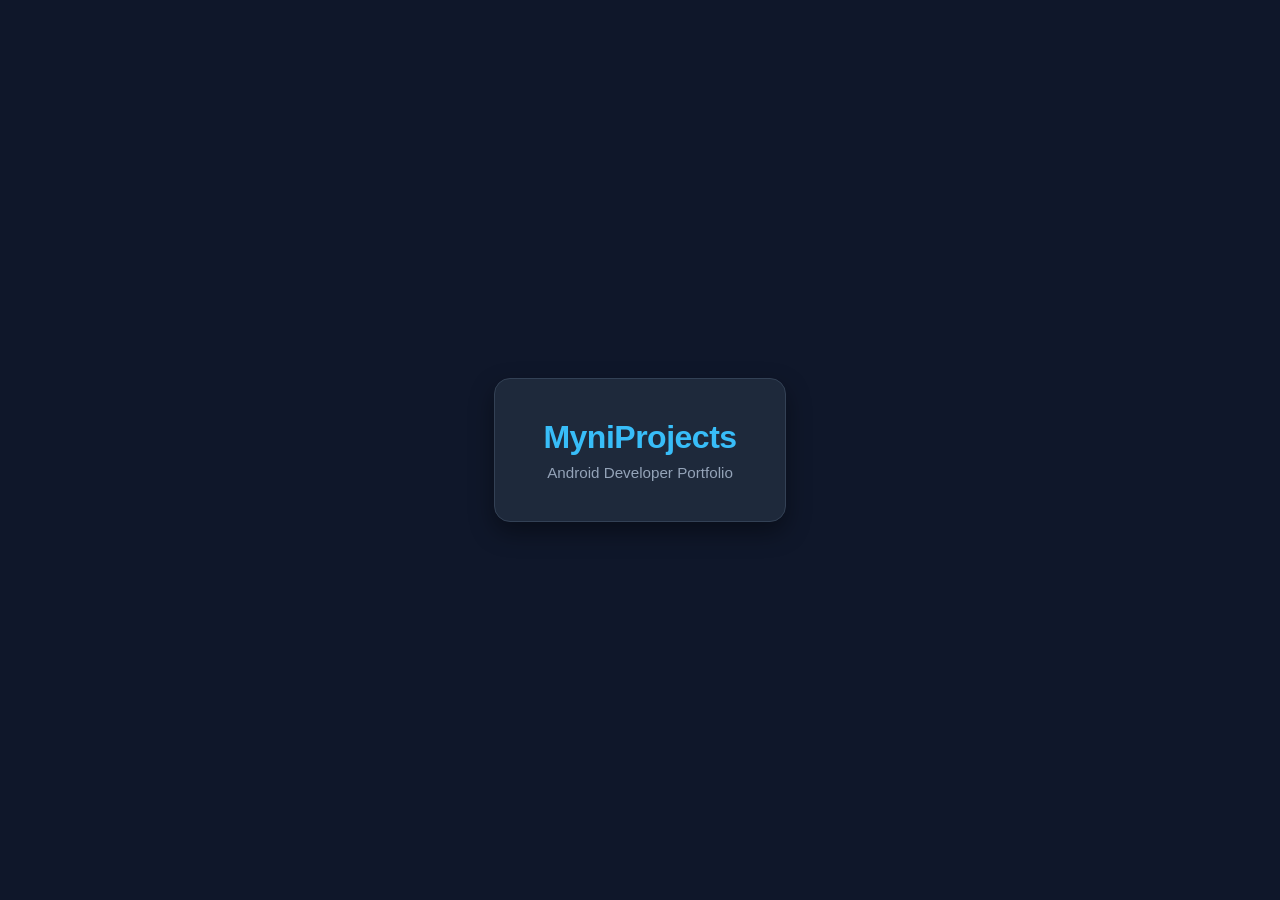
==== index.html @ d0f6dd7c "Create index.html" ====
<!DOCTYPE html>
<html lang="pl">
<head>
    <meta charset="UTF-8">
    <meta name="viewport" content="width=device-width, initial-scale=1.0">
    <title>MyniProjects</title>
    <style>
        body { 
            font-family: -apple-system, BlinkMacSystemFont, "Segoe UI", Roboto, sans-serif; 
            background: #0f172a; 
            color: #f8fafc; 
            display: flex; 
            justify-content: center; 
            align-items: center; 
            height: 100vh; 
            margin: 0; 
        }
        .container { 
            text-align: center; 
            padding: 2.5rem 3rem; 
            background: #1e293b; 
            border-radius: 16px; 
            box-shadow: 0 10px 25px rgba(0, 0, 0, 0.4); 
            border: 1px solid #334155;
        }
        h1 { 
            margin: 0 0 0.5rem 0; 
            color: #38bdf8; 
            font-size: 2rem;
            letter-spacing: -0.5px;
        }
        p { 
            color: #94a3b8; 
            margin: 0; 
            font-size: 0.95rem; 
        }
    </style>
</head>
<body>
    <div class="container">
        <h1>MyniProjects</h1>
        <p>Android Developer Portfolio</p>
    </div>
</body>
</html>
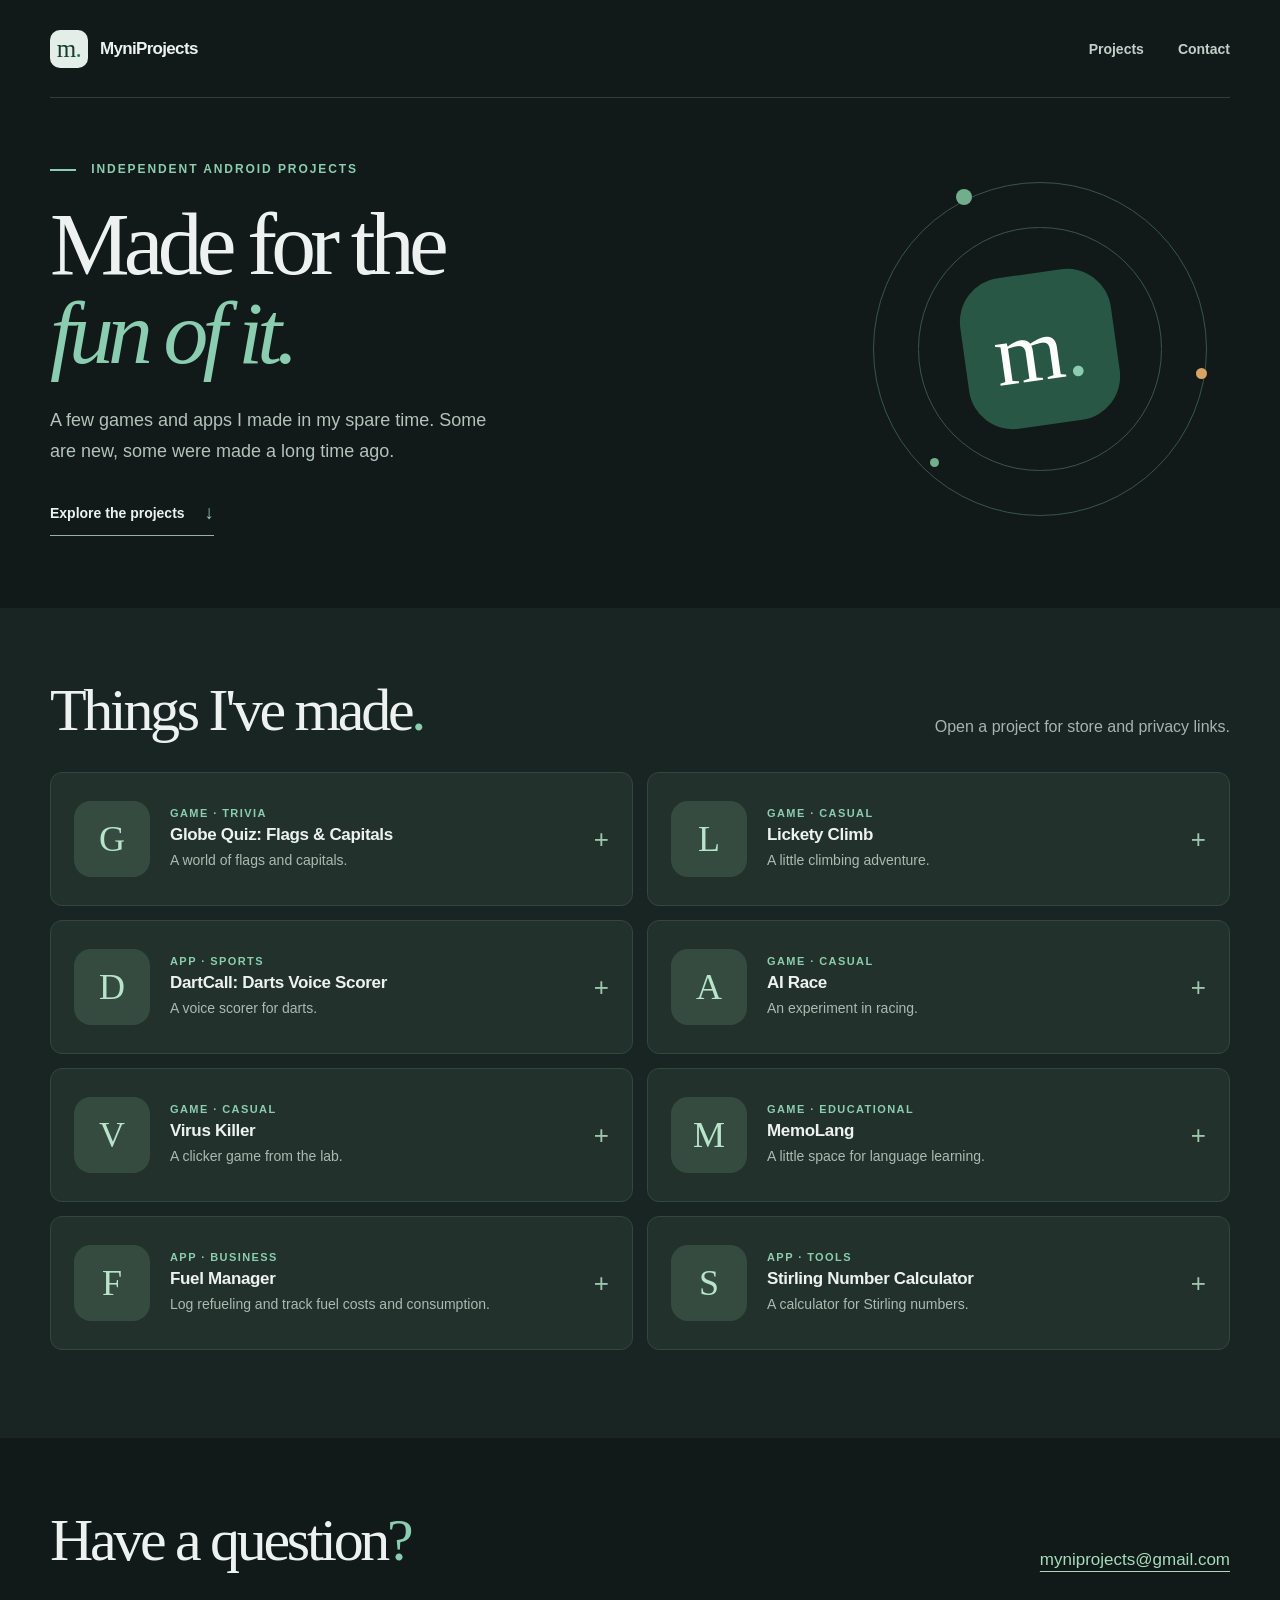
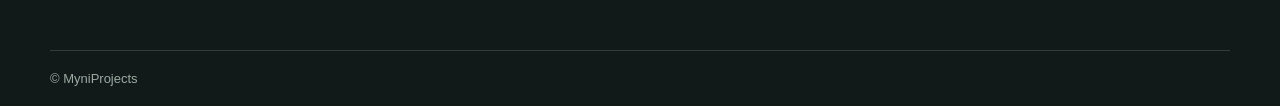
==== commit 237d53b8: "Publish MyniProjects portfolio and privacy pages" ====
--- a/index.html
+++ b/index.html
@@ -1,45 +1,59 @@
-<!DOCTYPE html>
-<html lang="pl">
+<!doctype html>
+<html lang="en">
 <head>
-    <meta charset="UTF-8">
-    <meta name="viewport" content="width=device-width, initial-scale=1.0">
-    <title>MyniProjects</title>
-    <style>
-        body { 
-            font-family: -apple-system, BlinkMacSystemFont, "Segoe UI", Roboto, sans-serif; 
-            background: #0f172a; 
-            color: #f8fafc; 
-            display: flex; 
-            justify-content: center; 
-            align-items: center; 
-            height: 100vh; 
-            margin: 0; 
-        }
-        .container { 
-            text-align: center; 
-            padding: 2.5rem 3rem; 
-            background: #1e293b; 
-            border-radius: 16px; 
-            box-shadow: 0 10px 25px rgba(0, 0, 0, 0.4); 
-            border: 1px solid #334155;
-        }
-        h1 { 
-            margin: 0 0 0.5rem 0; 
-            color: #38bdf8; 
-            font-size: 2rem;
-            letter-spacing: -0.5px;
-        }
-        p { 
-            color: #94a3b8; 
-            margin: 0; 
-            font-size: 0.95rem; 
-        }
-    </style>
+  <meta charset="utf-8">
+  <meta name="viewport" content="width=device-width, initial-scale=1">
+  <meta name="description" content="Independent Android games and apps by MyniProjects.">
+  <title>MyniProjects — Games &amp; Apps</title>
+  <link rel="stylesheet" href="styles.css">
+  <script src="apps.js" defer></script>
+  <script src="main.js" defer></script>
 </head>
 <body>
-    <div class="container">
-        <h1>MyniProjects</h1>
-        <p>Android Developer Portfolio</p>
-    </div>
+  <header class="header wrap">
+    <a class="brand" href="index.html" aria-label="MyniProjects home">
+      <span class="brand-mark" aria-hidden="true">m<span>.</span></span>
+      <span>MyniProjects</span>
+    </a>
+    <nav aria-label="Main">
+      <a href="#apps">Projects</a>
+      <a href="#contact">Contact</a>
+    </nav>
+  </header>
+  <main>
+    <section class="hero wrap">
+      <div class="hero-copy">
+        <p class="eyebrow"><span class="eyebrow-line"></span> Independent Android projects</p>
+        <h1>Made for the<br><em>fun of it.</em></h1>
+        <p class="intro">A few games and apps I made in my spare time. Some are new, some were made a long time ago.</p>
+        <a class="hero-link" href="#apps">Explore the projects <span aria-hidden="true">↓</span></a>
+      </div>
+      <div class="hero-art" aria-hidden="true">
+        <div class="orbit orbit-one"></div>
+        <div class="orbit orbit-two"></div>
+        <div class="art-center">m<span>.</span></div>
+        <span class="art-dot dot-one"></span>
+        <span class="art-dot dot-two"></span>
+        <span class="art-dot dot-three"></span>
+      </div>
+    </section>
+    <section class="projects" id="apps" aria-labelledby="projects-heading" tabindex="-1">
+      <div class="wrap">
+        <div class="section-head">
+          <h2 id="projects-heading">Things I've made<span>.</span></h2>
+          <p>Open a project for store and privacy links.</p>
+        </div>
+        <div id="app-list" class="app-grid"></div>
+        <noscript><p>Enable JavaScript to see the project list.</p></noscript>
+      </div>
+    </section>
+    <section class="contact wrap" id="contact" aria-labelledby="contact-heading" tabindex="-1">
+      <h2 id="contact-heading">Have a question<span>?</span></h2>
+      <a href="mailto:myniprojects@gmail.com">myniprojects@gmail.com</a>
+    </section>
+  </main>
+  <footer class="footer wrap">
+    <span>© MyniProjects</span>
+  </footer>
 </body>
 </html>
--- a/styles.css
+++ b/styles.css
@@ -0,0 +1,398 @@
+:root {
+  color-scheme: dark;
+  --ink: #edf2f0;
+  --muted: #a6b4ae;
+  --line: #303d39;
+  --paper: #111a18;
+  --accent: #8bcdb0;
+  --serif: Georgia, 'Times New Roman', serif;
+}
+
+* { box-sizing: border-box; }
+
+@media (prefers-reduced-motion: no-preference) {
+  html { scroll-behavior: smooth; }
+  .plus { transition: transform .2s; }
+}
+
+body {
+  margin: 0;
+  color: var(--ink);
+  background: var(--paper);
+  font-family: 'Segoe UI', Arial, sans-serif;
+  font-size: 16px;
+}
+
+a { color: inherit; }
+
+:focus-visible {
+  outline: 3px solid #d9944b;
+  outline-offset: 4px;
+}
+
+.wrap {
+  width: min(1180px, calc(100% - 64px));
+  margin-inline: auto;
+}
+
+.header {
+  min-height: 98px;
+  display: flex;
+  flex-wrap: wrap;
+  align-items: center;
+  justify-content: space-between;
+  gap: 8px 16px;
+  padding-block: 12px;
+  border-bottom: 1px solid var(--line);
+}
+
+.brand {
+  display: inline-flex;
+  align-items: center;
+  gap: 12px;
+  text-decoration: none;
+  font-size: 17px;
+  font-weight: 700;
+  letter-spacing: -.04em;
+}
+
+.brand-mark {
+  display: grid;
+  place-content: center;
+  grid-auto-flow: column;
+  width: 38px;
+  height: 38px;
+  border-radius: 10px;
+  background: #e3eee8;
+  color: #173b2e;
+  font: 25px var(--serif);
+}
+
+.brand-mark span { color: #24775f; }
+
+.header nav { display: flex; gap: 34px; }
+
+.header nav a, .back {
+  display: inline-flex;
+  align-items: center;
+  min-height: 44px;
+  color: #c2d0ca;
+  font-size: 14px;
+  font-weight: 600;
+  text-decoration: none;
+}
+
+.header a:hover, .footer a:hover { color: var(--accent); }
+
+.hero {
+  min-height: 510px;
+  display: flex;
+  align-items: center;
+  justify-content: space-between;
+  gap: 24px;
+  padding-block: 56px 64px;
+}
+
+.eyebrow {
+  margin: 0 0 24px;
+  color: var(--accent);
+  font-size: 12px;
+  font-weight: 750;
+  letter-spacing: .16em;
+  text-transform: uppercase;
+}
+
+.eyebrow-line {
+  display: inline-block;
+  width: 26px;
+  height: 2px;
+  margin-right: 10px;
+  background: var(--accent);
+  vertical-align: middle;
+}
+
+.hero h1 {
+  margin: 0 0 27px;
+  font: 400 clamp(64px, 7vw, 100px)/.99 var(--serif);
+  letter-spacing: -.065em;
+}
+
+.hero h1 em { color: var(--accent); }
+
+.intro {
+  max-width: 460px;
+  margin: 0 0 24px;
+  color: #b3c2bb;
+  font-size: 18px;
+  line-height: 1.75;
+}
+
+.hero-link {
+  display: inline-flex;
+  align-items: center;
+  gap: 20px;
+  min-height: 44px;
+  border-bottom: 1px solid #97b1a4;
+  font-size: 14px;
+  font-weight: 700;
+  text-decoration: none;
+}
+
+.hero-link:hover, .hero-link span { color: var(--accent); }
+.hero-link span { font-size: 19px; }
+
+.hero-art {
+  position: relative;
+  display: grid;
+  flex: none;
+  place-items: center;
+  width: clamp(230px, 32vw, 380px);
+  aspect-ratio: 1;
+}
+
+.orbit {
+  position: absolute;
+  border: 1px solid #38564a;
+  border-radius: 50%;
+}
+
+.orbit-one { inset: 6%; }
+.orbit-two { inset: 18%; }
+
+.art-center {
+  display: grid;
+  grid-auto-flow: column;
+  place-content: center;
+  width: 40%;
+  aspect-ratio: 1;
+  border-radius: 29%;
+  background: #285745;
+  color: #fff;
+  font: clamp(54px, 7vw, 90px) var(--serif);
+  transform: rotate(-8deg);
+}
+
+.art-center span { color: var(--accent); }
+.art-dot { position: absolute; border-radius: 50%; background: #72ad8e; }
+.dot-one { width: 16px; height: 16px; top: 8%; left: 28%; }
+.dot-two { width: 11px; height: 11px; right: 6%; bottom: 42%; background: #d7a366; }
+.dot-three { width: 9px; height: 9px; bottom: 19%; left: 21%; }
+
+.projects { padding-block: 72px 88px; background: #192522; }
+
+.section-head, .contact {
+  display: flex;
+  align-items: end;
+  justify-content: space-between;
+  gap: 30px;
+}
+
+.section-head { margin-bottom: 32px; }
+
+.section-head h2, .contact h2 {
+  margin: 0;
+  font: 400 clamp(42px, 5vw, 60px)/1 var(--serif);
+  letter-spacing: -.055em;
+}
+
+.section-head h2 span, .contact h2 span { color: var(--accent); }
+.section-head > p { margin: 0; color: var(--muted); line-height: 1.6; }
+
+.app-grid {
+  display: grid;
+  grid-template-columns: repeat(2, minmax(0, 1fr));
+  align-items: start;
+  gap: 14px;
+}
+
+.app-card {
+  border: 1px solid #34463d;
+  border-radius: 12px;
+  background: #22312b;
+}
+
+.card-toggle {
+  display: flex;
+  align-items: center;
+  gap: 20px;
+  width: 100%;
+  min-height: 132px;
+  padding: 23px;
+  border: 0;
+  border-radius: 11px;
+  background: transparent;
+  color: inherit;
+  font: inherit;
+  text-align: left;
+  cursor: pointer;
+}
+
+.card-toggle:hover { background: #293c33; }
+.card-toggle:focus-visible { outline-offset: -4px; }
+.card-toggle[aria-expanded="true"] { border-radius: 11px 11px 0 0; }
+
+.app-artwork {
+  display: grid;
+  flex: none;
+  width: 76px;
+  height: 76px;
+  overflow: hidden;
+  border-radius: 17px;
+}
+
+.app-icon, .fallback {
+  grid-area: 1 / 1;
+  width: 100%;
+  height: 100%;
+}
+
+.app-icon { object-fit: cover; opacity: 0; }
+.app-icon.is-loaded { opacity: 1; }
+
+.fallback {
+  display: grid;
+  place-items: center;
+  background: #354b3f;
+  color: #b7e4ca;
+  font: 36px var(--serif);
+}
+
+.app-info { display: flex; flex-direction: column; min-width: 0; gap: 6px; }
+
+.category {
+  color: var(--accent);
+  font-size: 11px;
+  font-weight: 750;
+  letter-spacing: .13em;
+  text-transform: uppercase;
+}
+
+.app-info strong { font-size: 17px; letter-spacing: -.02em; }
+.app-description { color: #abbab2; font-size: 14px; line-height: 1.4; }
+
+.plus {
+  flex: none;
+  margin-left: auto;
+  color: #9cc7ae;
+  font-size: 26px;
+  font-weight: 300;
+  line-height: 1;
+}
+
+.card-toggle[aria-expanded="true"] .plus { transform: rotate(45deg); }
+
+.actions {
+  display: flex;
+  flex-wrap: wrap;
+  gap: 10px;
+  padding: 15px 23px 20px;
+  border-top: 1px solid #3a4b42;
+}
+
+.actions[hidden], .fallback[hidden] { display: none; }
+
+.actions a, .document-nav a {
+  display: inline-flex;
+  align-items: center;
+  min-height: 44px;
+  padding: 8px 12px;
+  border: 1px solid #567163;
+  border-radius: 7px;
+  font-size: 14px;
+  font-weight: 650;
+  text-decoration: none;
+}
+
+.actions .play-link { border-color: #a8dfbf; background: #a8dfbf; color: #143225; }
+.actions a:hover, .document-nav a:hover { text-decoration: underline; text-underline-offset: 3px; }
+
+.contact { padding-block: 72px 80px; }
+
+.contact > a {
+  color: #a5dcbd;
+  font-size: 17px;
+  overflow-wrap: anywhere;
+  text-underline-offset: 6px;
+}
+
+.footer {
+  display: flex;
+  align-items: center;
+  justify-content: space-between;
+  gap: 20px;
+  padding-block: 20px;
+  border-top: 1px solid var(--line);
+  color: #9caaa3;
+  font-size: 13px;
+}
+
+.footer a { display: inline-flex; align-items: center; min-height: 44px; text-decoration: none; }
+.policy { max-width: 740px; }
+.policy-top { padding-block: 64px 28px; border-bottom: 1px solid var(--line); }
+
+.policy-top h1 {
+  margin: 0;
+  font: 400 clamp(39px, 6vw, 68px)/1.1 var(--serif);
+  letter-spacing: -.055em;
+  overflow-wrap: anywhere;
+}
+
+.document-date { color: var(--muted); font-size: 14px; }
+.policy-top .document-date { margin: 18px 0 0; }
+.document-nav { display: flex; flex-wrap: wrap; gap: 10px; margin-top: 24px; }
+
+.document {
+  max-width: 72ch;
+  padding-block: 32px 72px;
+  color: #c6d1cb;
+  line-height: 1.75;
+  overflow-wrap: anywhere;
+}
+
+.document h2, .document h3 { color: var(--ink); scroll-margin-top: 24px; }
+
+.document h2 {
+  margin: 1.6em 0 .7em;
+  font: 400 clamp(31px, 4vw, 40px)/1.2 var(--serif);
+  letter-spacing: -.025em;
+}
+
+.document h2:first-child { margin-top: 0; }
+.document h3 { margin: 2em 0 .6em; font-size: 18px; line-height: 1.4; }
+.document p, .document ul { margin: 0 0 1.2em; }
+.document li + li { margin-top: .75em; }
+.document a { color: #a6dcbc; text-underline-offset: 3px; }
+.document strong { color: var(--ink); }
+.document section[lang] { margin-top: 56px; padding-top: 32px; border-top: 1px solid var(--line); }
+
+@media (max-width: 800px) {
+  .app-grid { grid-template-columns: 1fr; }
+}
+
+@media (max-width: 700px) {
+  .wrap { width: calc(100% - 40px); }
+  .header { min-height: 76px; }
+  .header nav { gap: 16px; }
+  .hero { display: block; min-height: 0; padding-block: 54px 58px; }
+  .hero h1 { font-size: clamp(43px, 12vw, 78px); }
+  .hero-art { display: none; }
+  .intro { font-size: 17px; }
+  .projects { padding-block: 48px 56px; }
+  .section-head, .contact { display: block; }
+  .section-head > p { margin-top: 14px; }
+  .card-toggle { min-height: 104px; gap: 14px; padding: 16px; }
+  .app-artwork { width: 60px; height: 60px; border-radius: 14px; }
+  .actions { padding: 12px 16px 16px; }
+  .contact { padding-block: 54px 60px; }
+  .contact > a { display: inline-block; margin-top: 20px; }
+  .policy-top { padding-top: 42px; }
+  .document { padding-bottom: 56px; }
+}
+
+@media (max-width: 380px) {
+  .wrap { width: calc(100% - 32px); }
+  .header { gap: 4px 12px; }
+  .header nav { gap: 12px; }
+  .brand { font-size: 16px; gap: 8px; }
+  .brand-mark { width: 32px; height: 32px; font-size: 22px; }
+}
